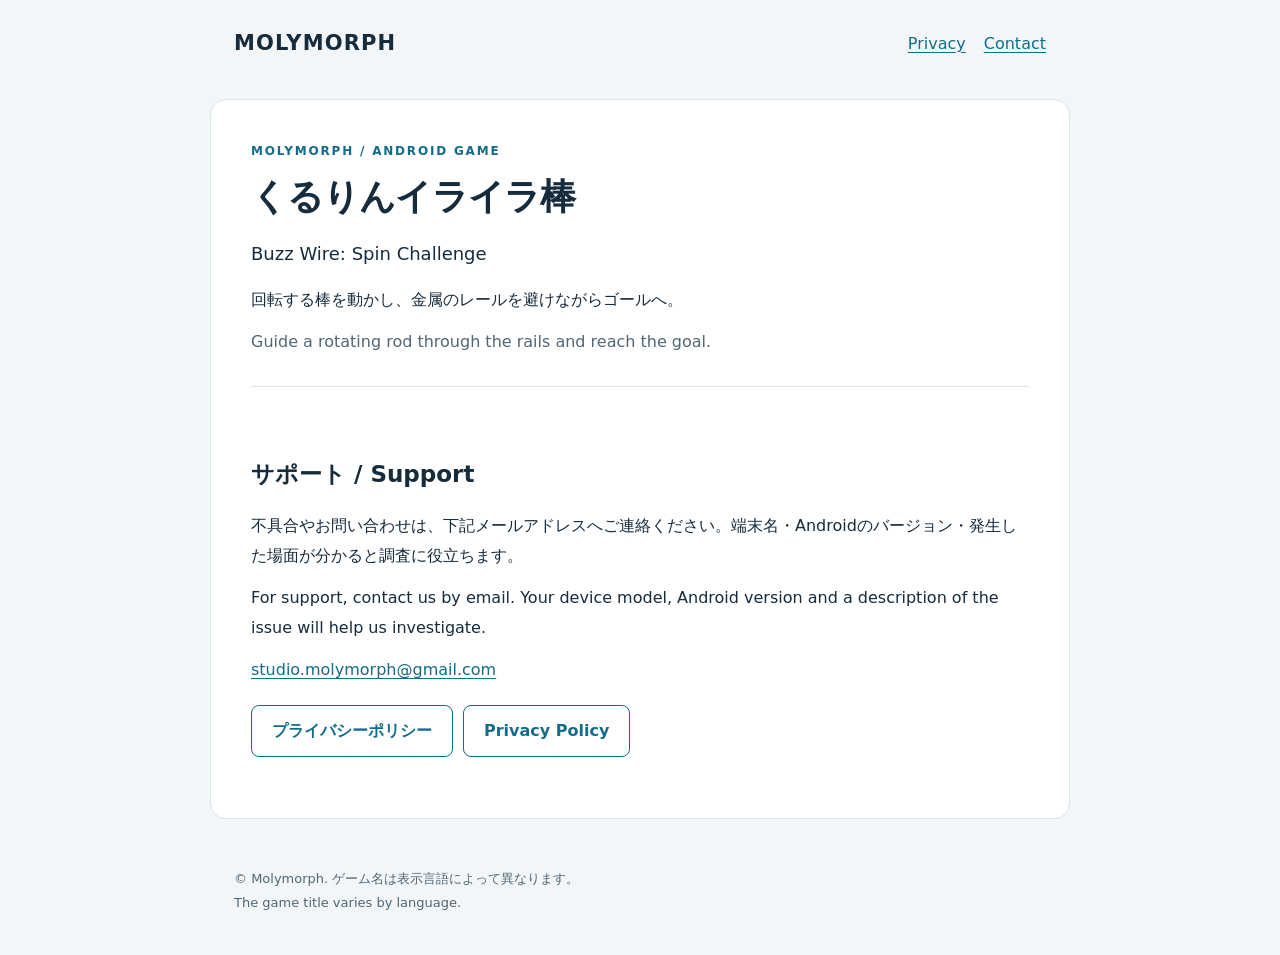
==== index.html @ dc599f86 "Publish Molymorph support and bilingual privacy policy" ====
<!doctype html>
<html lang="ja">
<head>
  <meta charset="utf-8">
  <meta name="viewport" content="width=device-width,initial-scale=1">
  <meta name="description" content="Molymorph — くるりんイライラ棒 / Buzz Wire: Spin Challenge のサポートとプライバシーポリシー。">
  <title>Molymorph — Games &amp; Support</title>
  <link rel="stylesheet" href="/styles.css">
</head>
<body>
<header><a class="brand" href="/">MOLYMORPH</a><nav aria-label="ナビゲーション"><a href="/privacy/">Privacy</a><a href="mailto:studio.molymorph@gmail.com">Contact</a></nav></header>
<main>
  <p class="eyebrow">MOLYMORPH / ANDROID GAME</p>
  <h1>くるりんイライラ棒</h1>
  <p class="lead" lang="en">Buzz Wire: Spin Challenge</p>
  <p>回転する棒を動かし、金属のレールを避けながらゴールへ。</p>
  <p class="muted" lang="en">Guide a rotating rod through the rails and reach the goal.</p>
  <div class="card">
    <h2>サポート / Support</h2>
    <p>不具合やお問い合わせは、下記メールアドレスへご連絡ください。端末名・Androidのバージョン・発生した場面が分かると調査に役立ちます。</p>
    <p lang="en">For support, contact us by email. Your device model, Android version and a description of the issue will help us investigate.</p>
    <address><a href="mailto:studio.molymorph@gmail.com">studio.molymorph@gmail.com</a></address>
    <p><a class="button" href="/privacy/#ja">プライバシーポリシー</a><a class="button" href="/privacy/#en" lang="en">Privacy Policy</a></p>
  </div>
</main>
<footer>© Molymorph. ゲーム名は表示言語によって異なります。<br><span lang="en">The game title varies by language.</span></footer>
</body>
</html>
---- styles.css ----
:root{color-scheme:light;--ink:#162b3c;--muted:#526674;--line:#dce5ea;--accent:#126c8a;--paper:#fff;--ground:#f3f6f8}
*{box-sizing:border-box}html{scroll-behavior:auto;scroll-padding-top:1rem}body{margin:0;color:var(--ink);background:var(--ground);font-family:system-ui,-apple-system,"Segoe UI","Noto Sans",sans-serif;font-size:16px;line-height:1.85;overflow-wrap:anywhere}a{color:var(--accent);text-underline-offset:.2em}a:hover{text-decoration-thickness:2px}a:focus-visible{outline:3px solid #36a5c9;outline-offset:5px;border-radius:2px}header,main,footer{max-width:860px;margin:auto;padding:24px}header{display:flex;justify-content:space-between;align-items:center;gap:16px}.brand{font-size:21px;font-weight:750;letter-spacing:.055em;text-decoration:none;color:var(--ink)}nav{display:flex;gap:18px;flex-wrap:wrap}main{background:var(--paper);border:1px solid var(--line);border-radius:16px;padding:40px;margin:12px auto 24px}h1{font-size:clamp(25px,5vw,36px);line-height:1.4;letter-spacing:-.025em;margin:0 0 14px}h2{font-size:23px;line-height:1.5;margin-top:2em}h3{font-size:18px;line-height:1.55;margin:1.7em 0 .5em}p{margin:.8em 0}ul{padding-left:1.4em}li{margin:.45em 0}.muted,footer{color:var(--muted)}.eyebrow{font-size:12px;font-weight:700;letter-spacing:.15em;color:var(--accent);margin:0 0 10px}.lead{font-size:18px}.languages{padding:12px 16px;background:#eef6f8;border-radius:8px;display:flex;gap:20px;flex-wrap:wrap}.section-divider{border:0;border-top:1px solid var(--line);margin:44px 0}.card{border-top:1px solid var(--line);padding-top:24px;margin-top:30px}.button{display:inline-block;padding:10px 20px;border:1px solid var(--accent);border-radius:8px;text-decoration:none;font-weight:650;margin:8px 10px 8px 0}footer{font-size:13px;padding-bottom:40px}code{font-size:.85em;background:#f0f4f6;padding:2px 5px;border-radius:3px}address{font-style:normal}
@media(max-width:600px){header,footer{padding:20px}header{align-items:flex-start}.brand{font-size:18px}nav{gap:12px;font-size:14px}main{margin:0 12px 16px;padding:26px 20px;border-radius:12px}h2{font-size:21px}.lead{font-size:16px}.languages{font-size:14px}}
@media(prefers-reduced-motion:reduce){html{scroll-behavior:auto}}
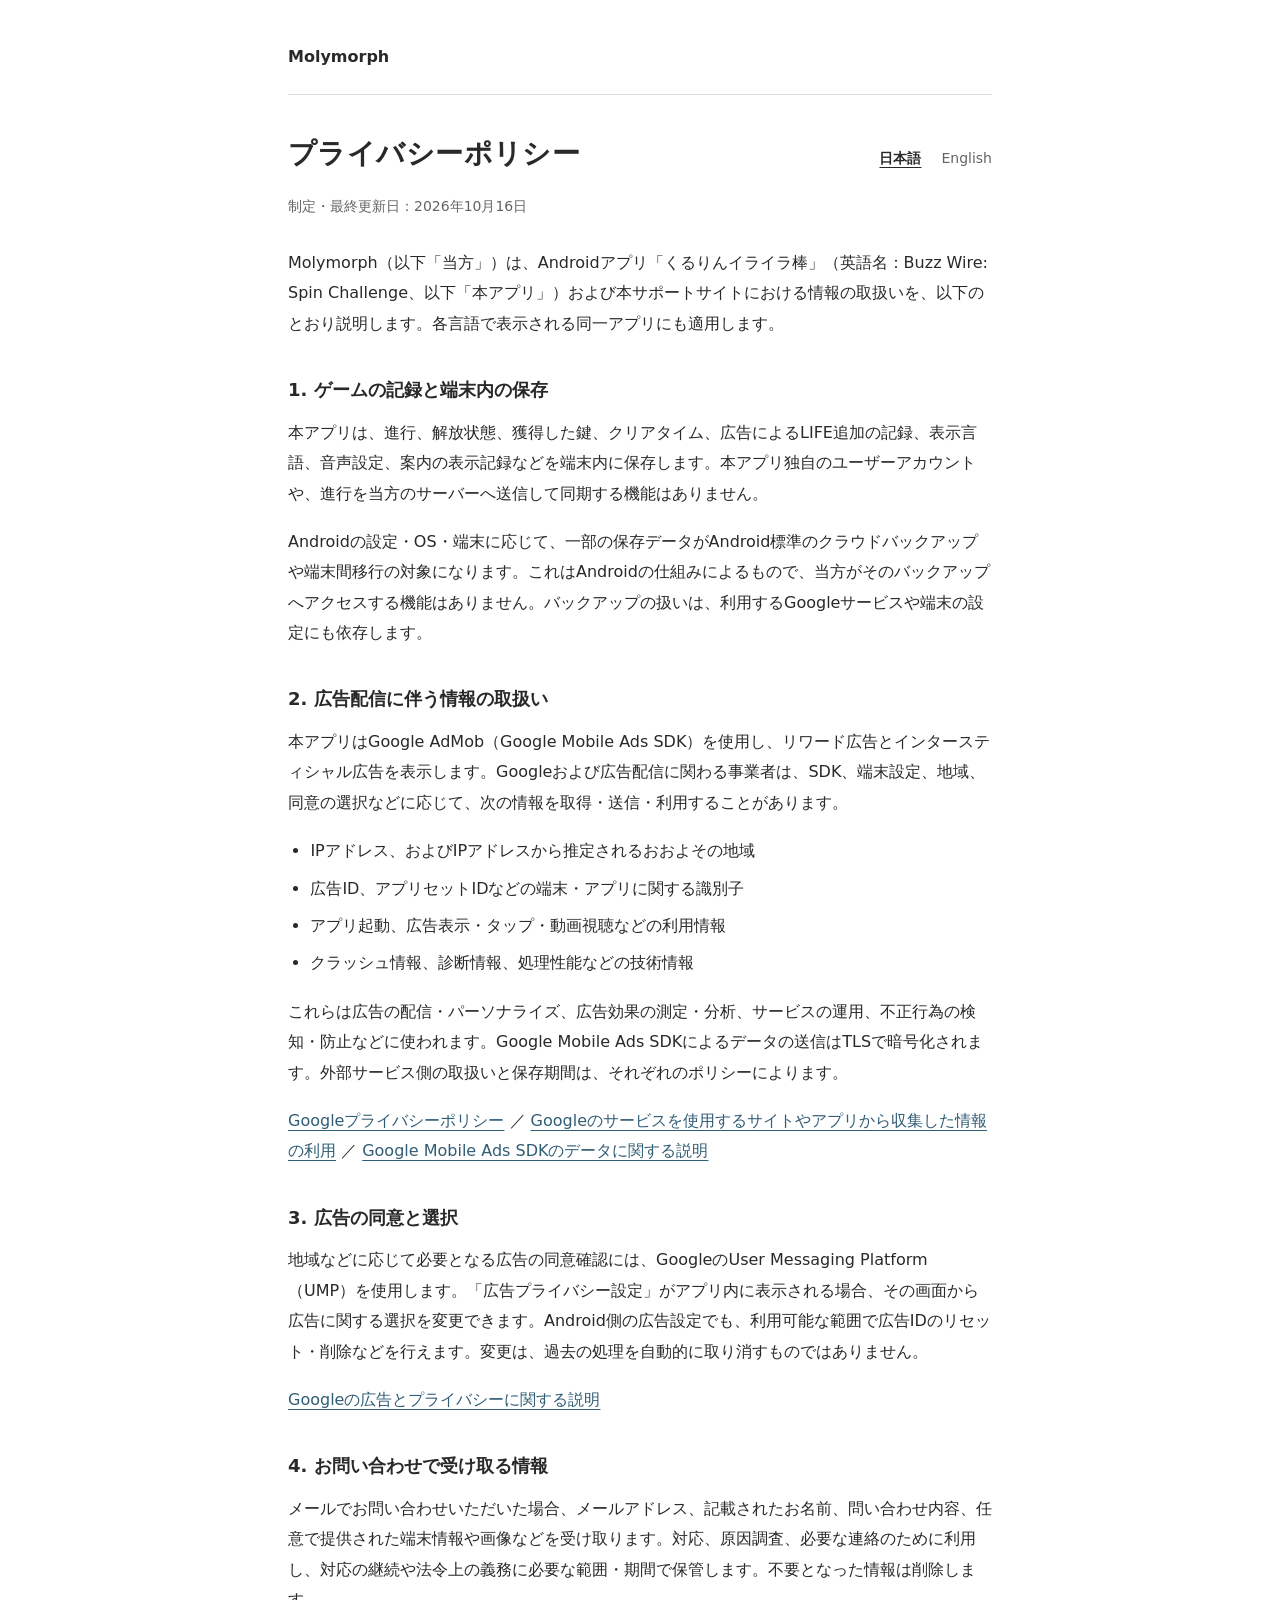
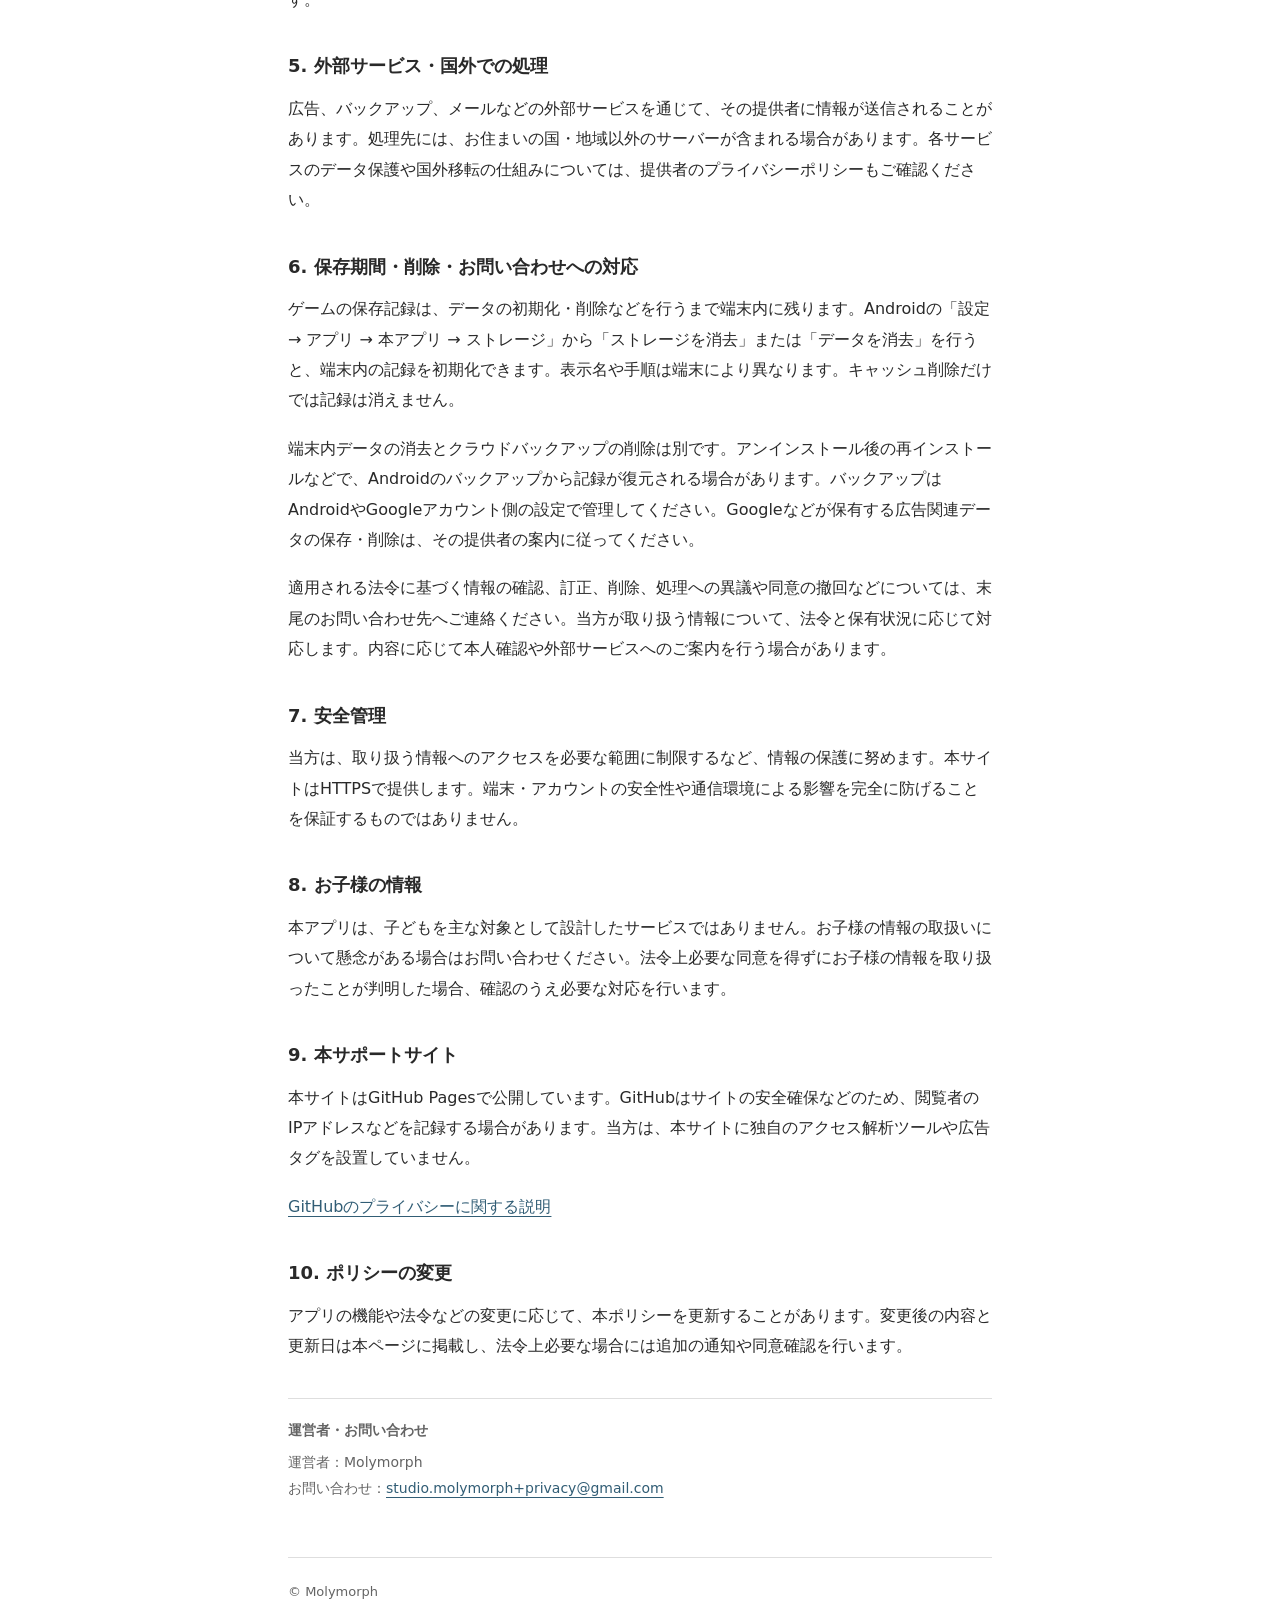
==== commit 4edb123d: "Publish privacy-only site with document layout and contact alias" ====
--- a/index.html
+++ b/index.html
@@ -3,26 +3,12 @@
 <head>
   <meta charset="utf-8">
   <meta name="viewport" content="width=device-width,initial-scale=1">
-  <meta name="description" content="Molymorph — くるりんイライラ棒 / Buzz Wire: Spin Challenge のサポートとプライバシーポリシー。">
-  <title>Molymorph — Games &amp; Support</title>
-  <link rel="stylesheet" href="/styles.css">
+  <meta http-equiv="refresh" content="0;url=/privacy/">
+  <link rel="canonical" href="https://studiomolymorph.github.io/privacy/">
+  <title>プライバシーポリシー / Privacy Policy — Molymorph</title>
+  <script>location.replace("/privacy/" + location.search + location.hash);</script>
 </head>
 <body>
-<header><a class="brand" href="/">MOLYMORPH</a><nav aria-label="ナビゲーション"><a href="/privacy/">Privacy</a><a href="mailto:studio.molymorph@gmail.com">Contact</a></nav></header>
-<main>
-  <p class="eyebrow">MOLYMORPH / ANDROID GAME</p>
-  <h1>くるりんイライラ棒</h1>
-  <p class="lead" lang="en">Buzz Wire: Spin Challenge</p>
-  <p>回転する棒を動かし、金属のレールを避けながらゴールへ。</p>
-  <p class="muted" lang="en">Guide a rotating rod through the rails and reach the goal.</p>
-  <div class="card">
-    <h2>サポート / Support</h2>
-    <p>不具合やお問い合わせは、下記メールアドレスへご連絡ください。端末名・Androidのバージョン・発生した場面が分かると調査に役立ちます。</p>
-    <p lang="en">For support, contact us by email. Your device model, Android version and a description of the issue will help us investigate.</p>
-    <address><a href="mailto:studio.molymorph@gmail.com">studio.molymorph@gmail.com</a></address>
-    <p><a class="button" href="/privacy/#ja">プライバシーポリシー</a><a class="button" href="/privacy/#en" lang="en">Privacy Policy</a></p>
-  </div>
-</main>
-<footer>© Molymorph. ゲーム名は表示言語によって異なります。<br><span lang="en">The game title varies by language.</span></footer>
+  <p><a href="/privacy/">プライバシーポリシー / Privacy Policy</a></p>
 </body>
 </html>
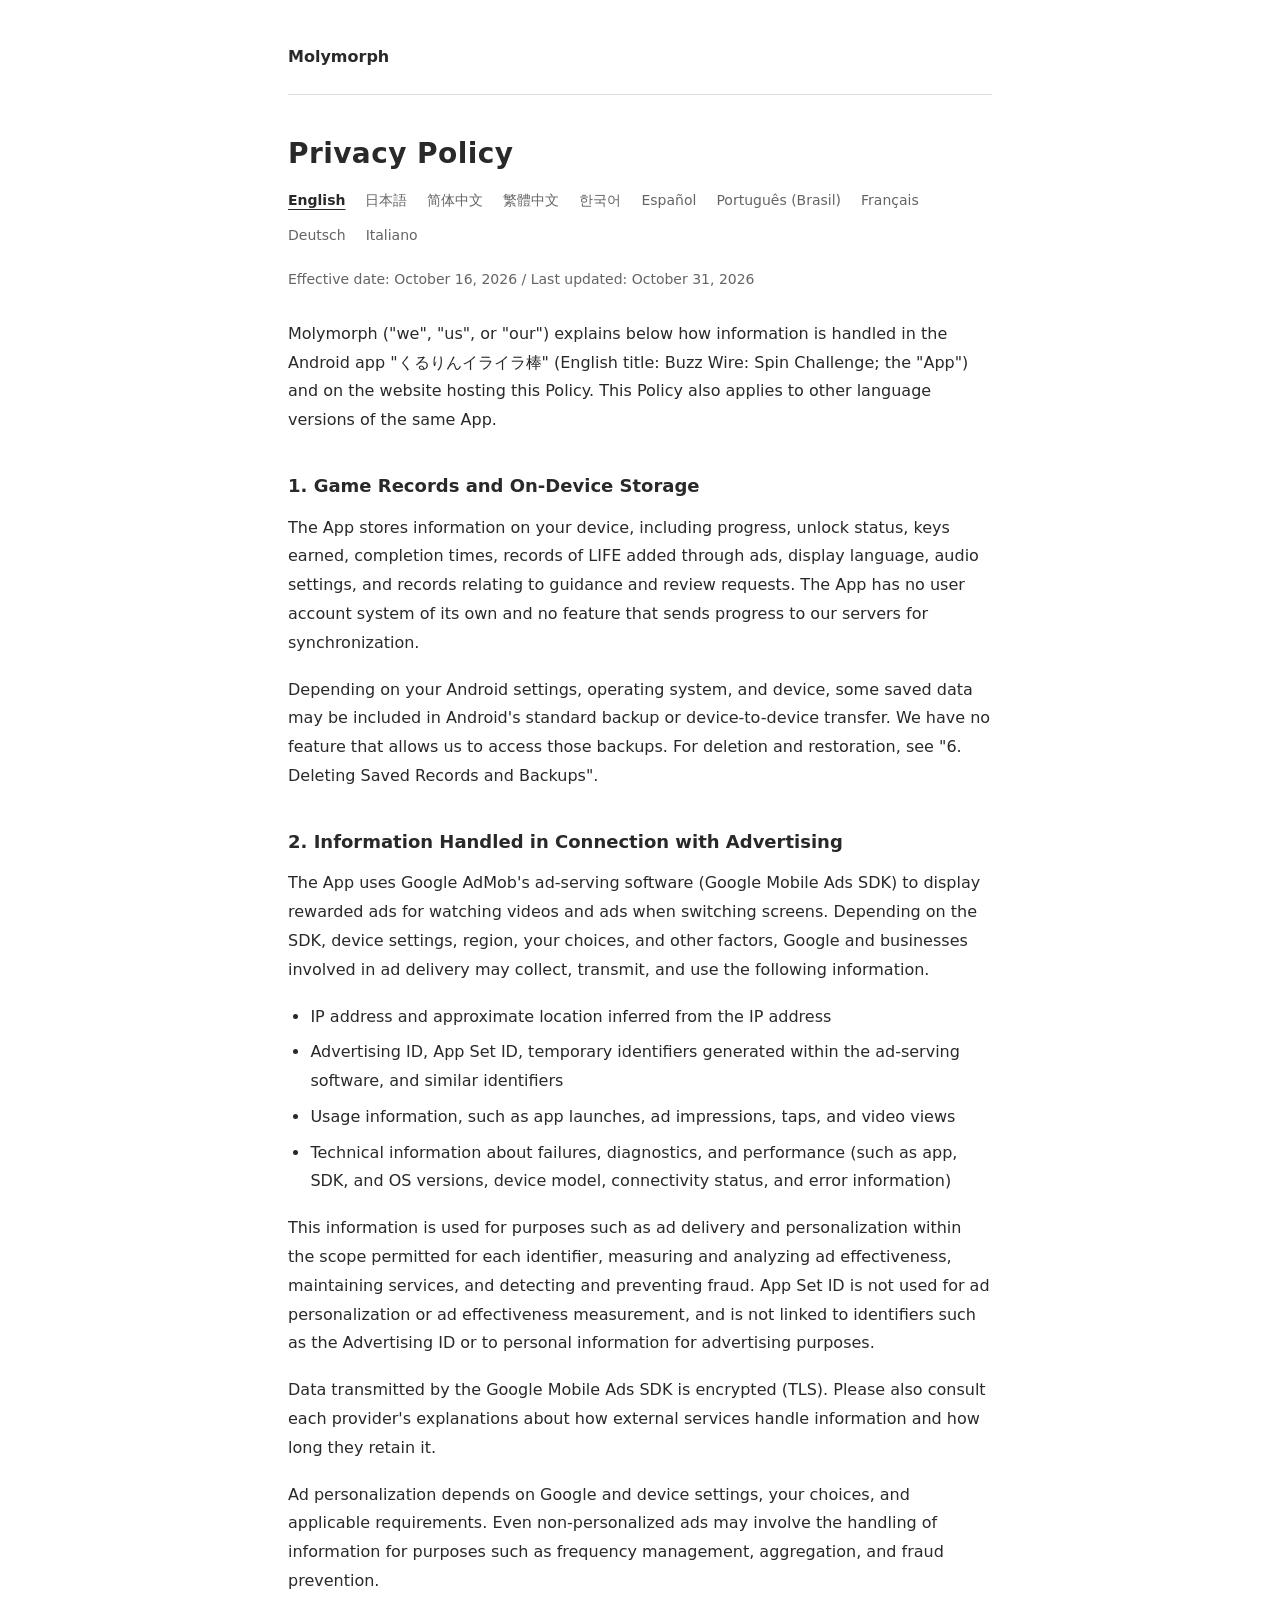
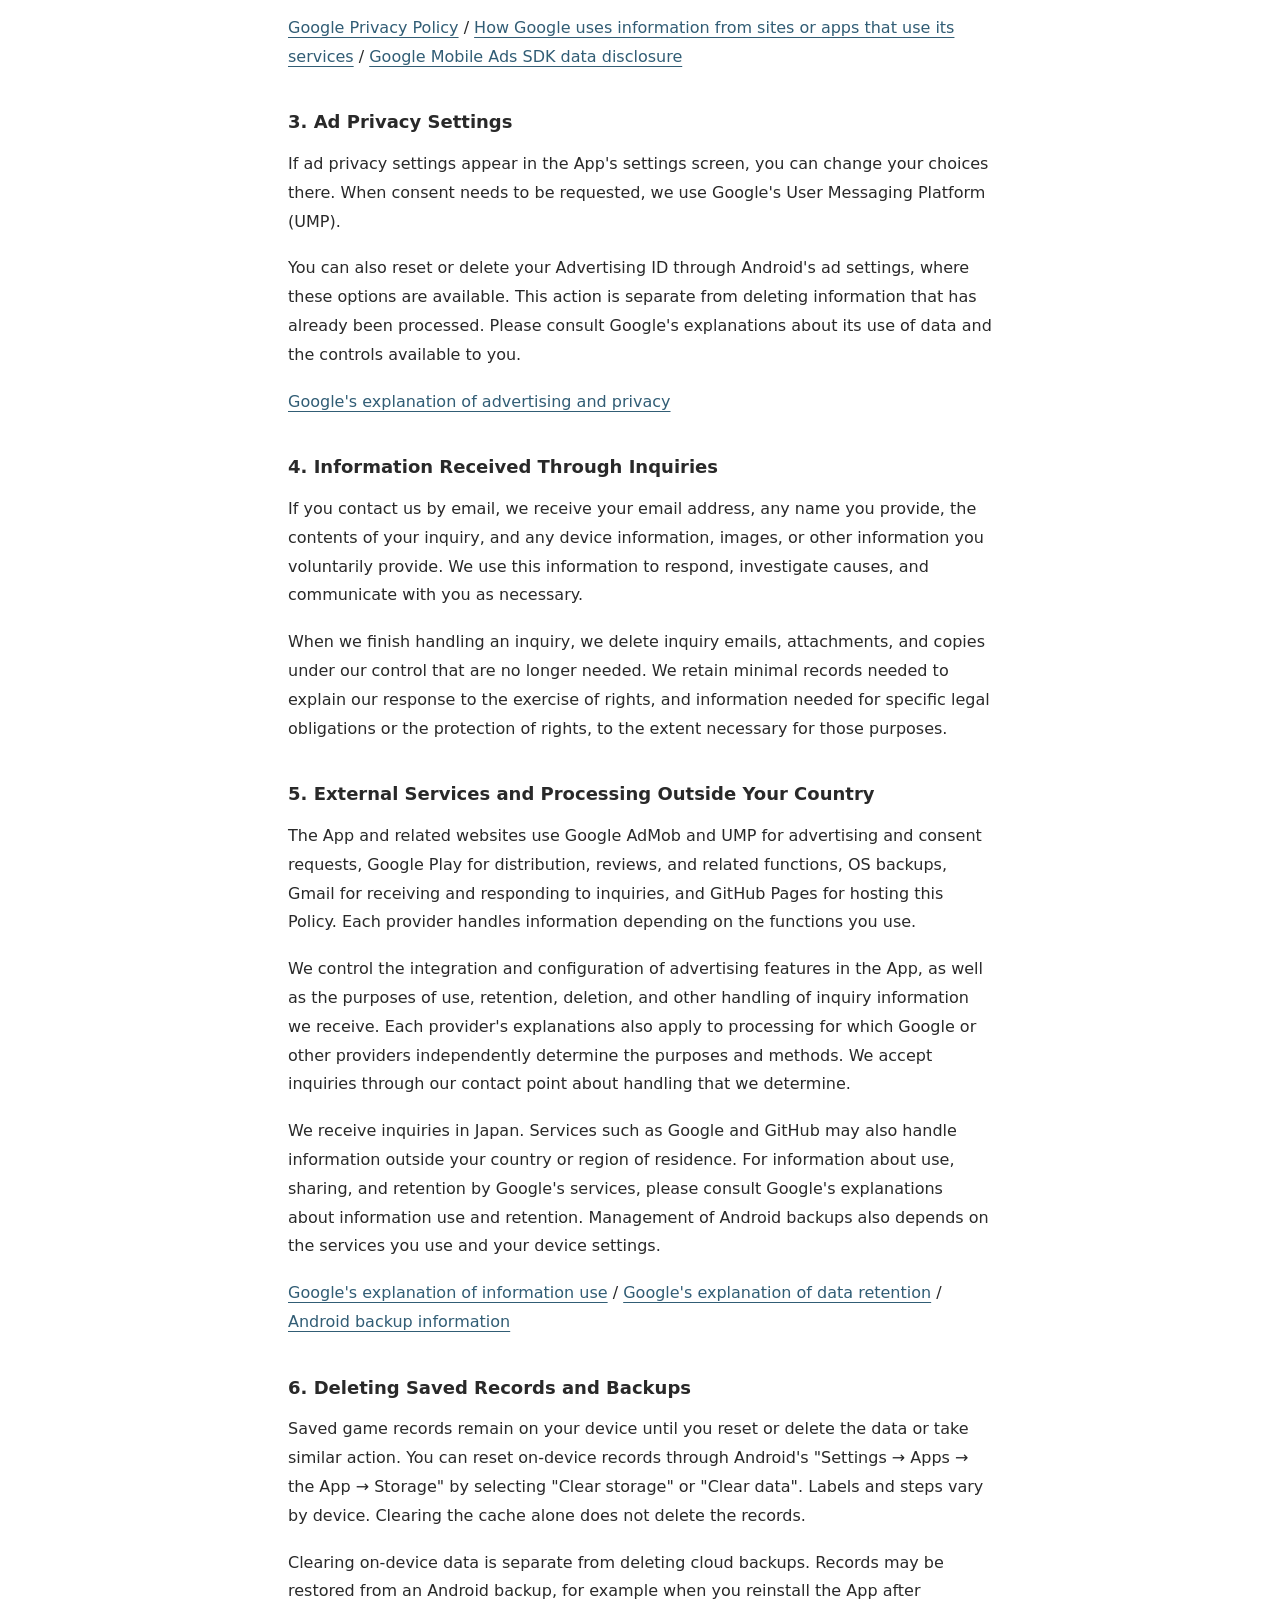
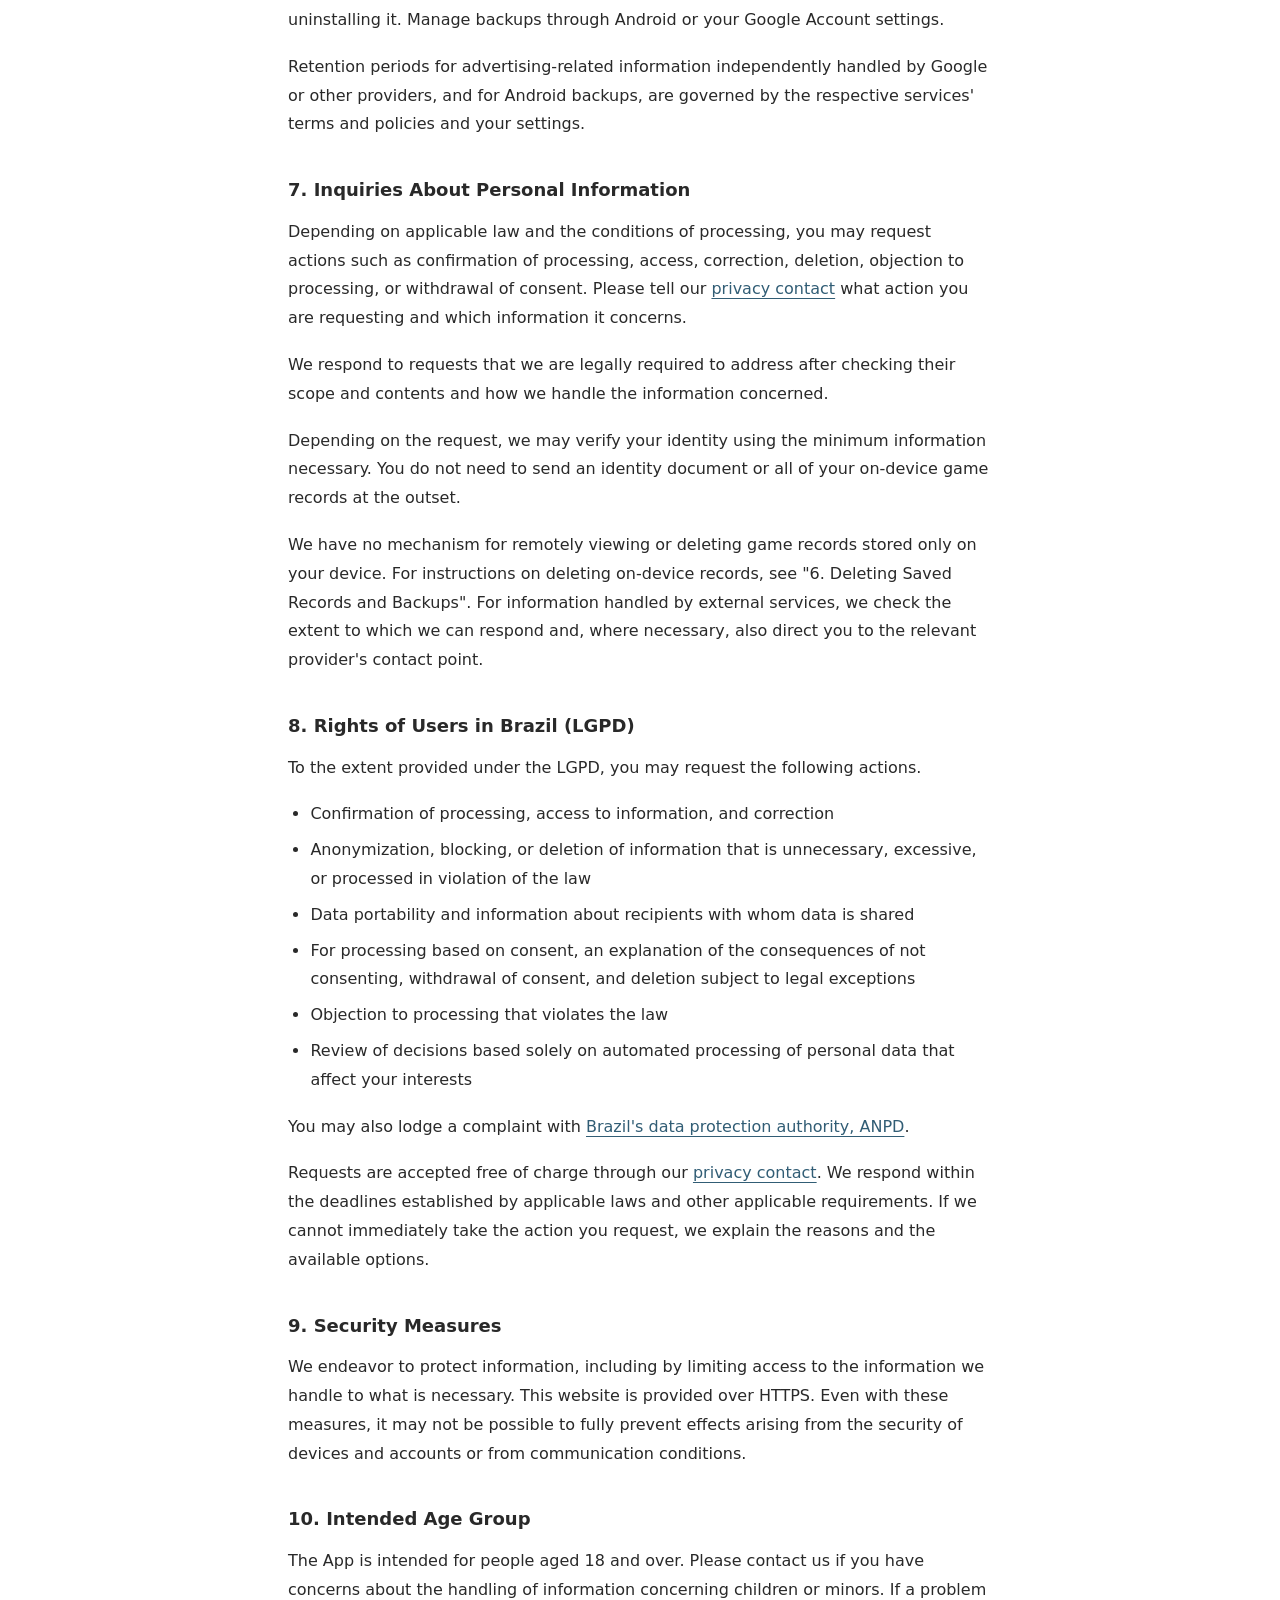
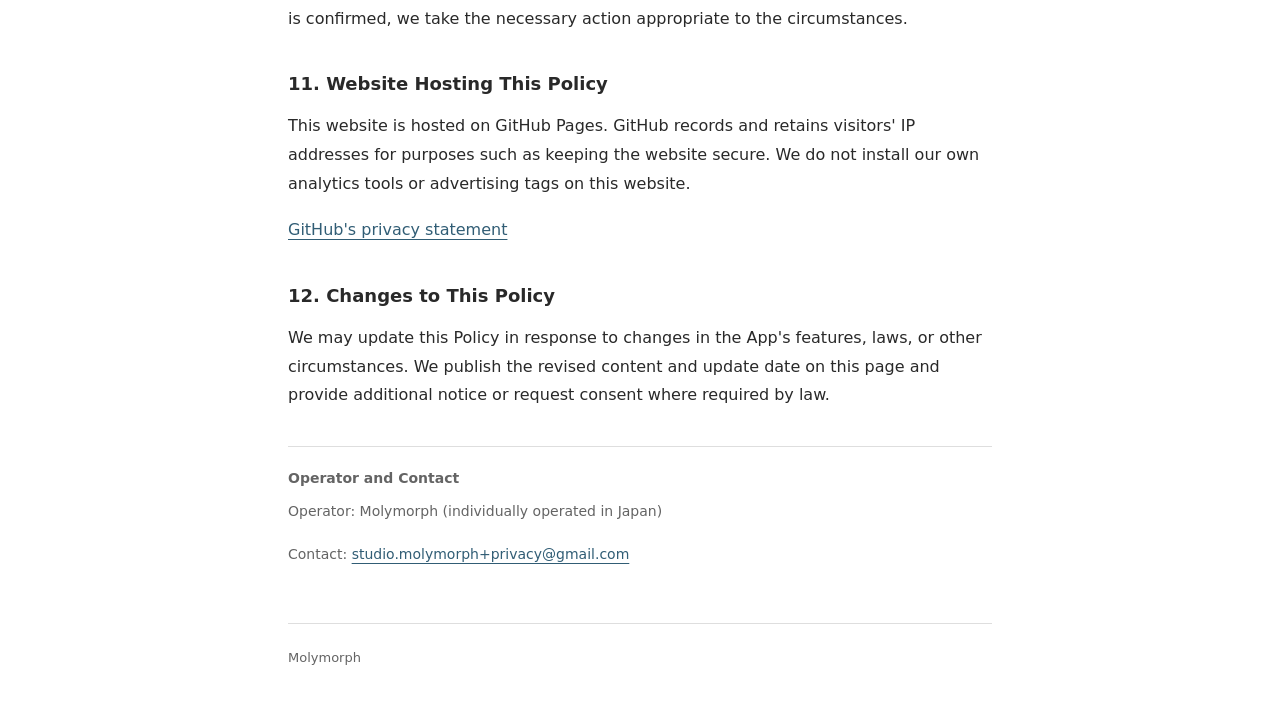
==== commit b895b108: "Publish updated privacy policy in ten languages with English default" ====
--- a/index.html
+++ b/index.html
@@ -1,14 +1,12 @@
 <!doctype html>
-<html lang="ja">
+<html lang="en">
 <head>
   <meta charset="utf-8">
   <meta name="viewport" content="width=device-width,initial-scale=1">
   <meta http-equiv="refresh" content="0;url=/privacy/">
   <link rel="canonical" href="https://studiomolymorph.github.io/privacy/">
-  <title>プライバシーポリシー / Privacy Policy — Molymorph</title>
+  <title>Privacy Policy — Molymorph</title>
   <script>location.replace("/privacy/" + location.search + location.hash);</script>
 </head>
-<body>
-  <p><a href="/privacy/">プライバシーポリシー / Privacy Policy</a></p>
-</body>
+<body><p><a href="/privacy/">Privacy Policy</a></p></body>
 </html>
